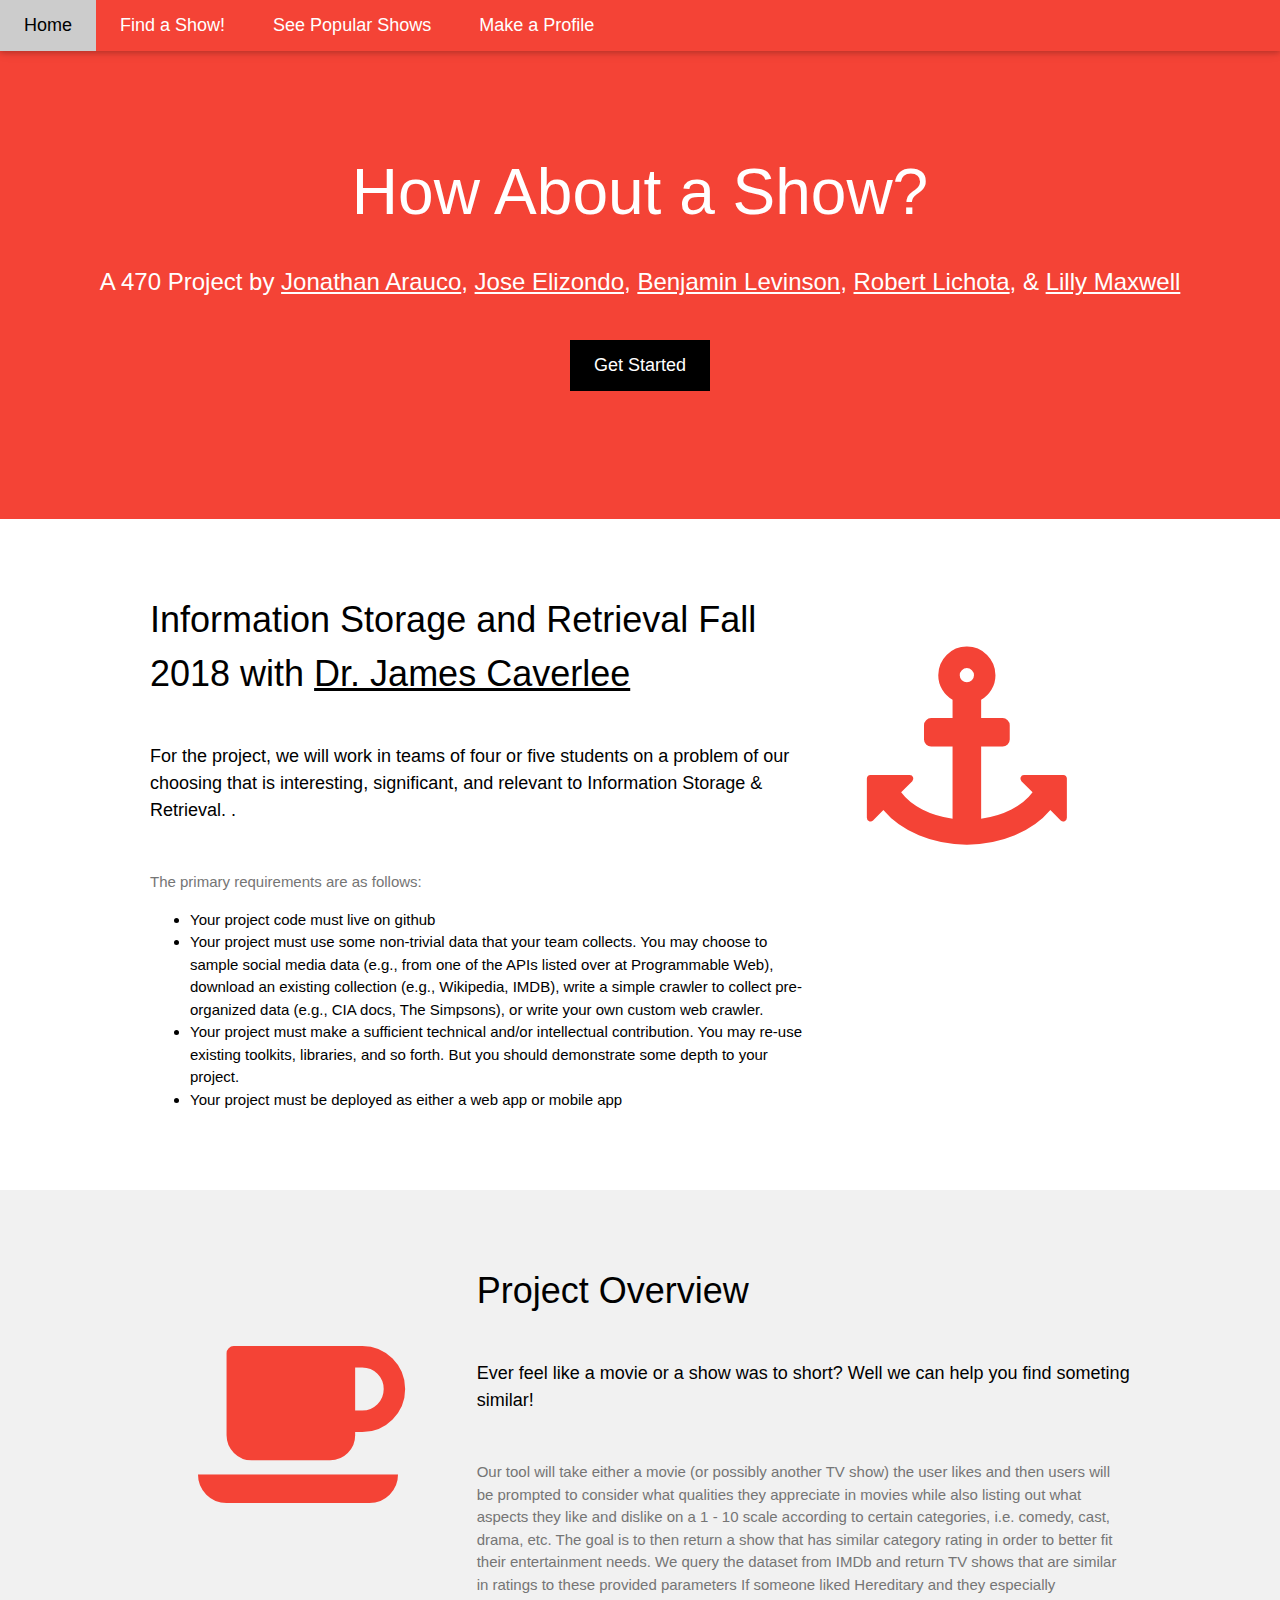
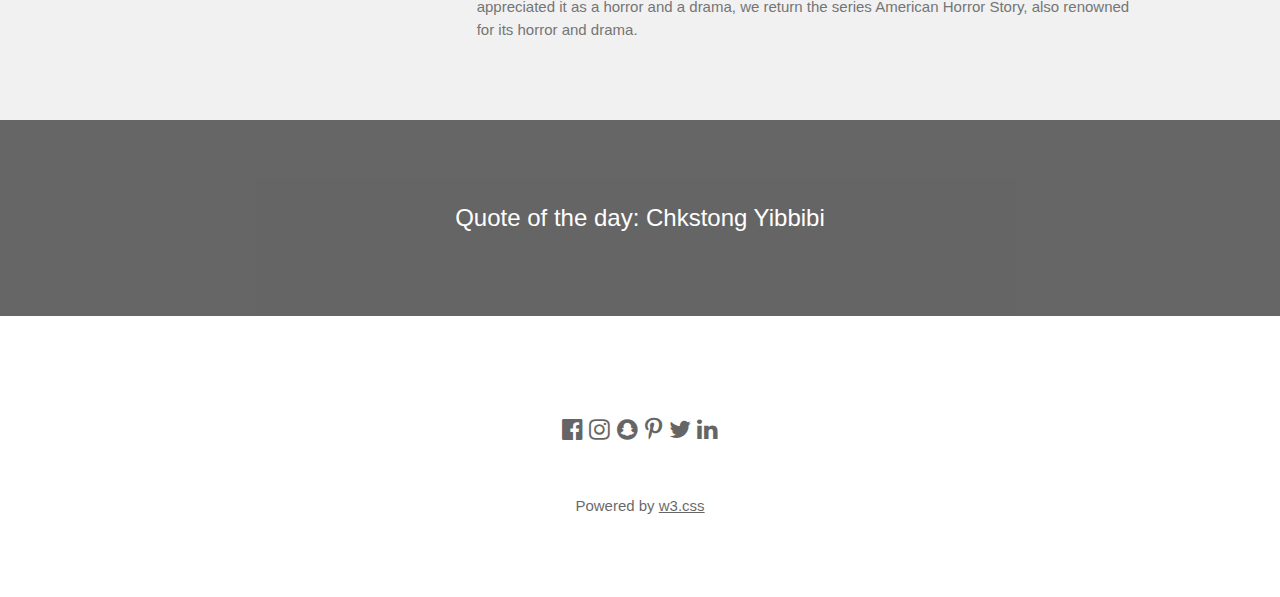
==== index.html @ 699368ad "Adding ability to pass user input" ====
<!DOCTYPE html>
<html lang="en">
<title>How About a Show</title>
<meta charset="UTF-8">
<meta name="viewport" content="width=device-width, initial-scale=1">
<link rel="stylesheet" href="https://www.w3schools.com/w3css/4/w3.css">
<link rel="stylesheet" href="https://fonts.googleapis.com/css?family=Lato">
<link rel="stylesheet" href="https://fonts.googleapis.com/css?family=Montserrat">
<link rel="stylesheet" href="https://cdnjs.cloudflare.com/ajax/libs/font-awesome/4.7.0/css/font-awesome.min.css">
<link rel="stylesheet" href="main.css">
<body>

<!-- Navbar -->
<div class="w3-top">
  <div class="w3-bar w3-red w3-card w3-left-align w3-large">
    <a class="w3-bar-item w3-button w3-hide-medium w3-hide-large w3-right w3-padding-large w3-hover-white w3-large w3-red" href="javascript:void(0);" onclick="myFunction()" title="Toggle Navigation Menu"><i class="fa fa-bars"></i></a>
    <a href="#" class="w3-bar-item w3-button w3-padding-large w3-light-gray">Home</a>
    <a href="rate.html" class="w3-bar-item w3-button w3-hide-small w3-padding-large w3-hover-white">Find a Show!</a>
    <a href="#" class="w3-bar-item w3-button w3-hide-small w3-padding-large w3-hover-white">See Popular Shows</a>
    <a href="#" class="w3-bar-item w3-button w3-hide-small w3-padding-large w3-hover-white">Make a Profile</a>
  </div>

  <!-- Navbar on small screens -->
  <div id="navDemo" class="w3-bar-block w3-white w3-hide w3-hide-large w3-hide-medium w3-large">
    <a href="rate.html" class="w3-bar-item w3-button w3-padding-large">Find a Show!</a>
    <a href="#" class="w3-bar-item w3-button w3-padding-large">See Popular Shows</a>
    <a href="#" class="w3-bar-item w3-button w3-padding-large">Make a Profile</a>
  </div>
</div>

<!-- Header -->
<header class="w3-container w3-red w3-center" style="padding:128px 16px">
  <h1 class="w3-margin w3-jumbo">How About a Show?</h1>
  <p class="w3-xlarge">A 470 Project by <a href="https://www.jonathanarauco.com">Jonathan Arauco</a>, <a href="http://people.tamu.edu/~joseelizondo033/">Jose Elizondo</a>, <a href="chkstongyibbibi.bandcamp.com">Benjamin Levinson</a>, <a href="http://people.tamu.edu/~rlichota/chkstong-yibbibi">Robert Lichota</a>, & <a href="http://people.tamu.edu/~lillymax1114/chkstong_yibbibi.html">Lilly Maxwell</a></p>
  <a href="rate.html"><button class="w3-button w3-black w3-padding-large w3-large w3-margin-top">Get Started</button></a>
</header>

<!-- First Grid -->
<div class="w3-row-padding w3-padding-64 w3-container">
  <div class="w3-content">
    <div class="w3-twothird">
      <h1>Information Storage and Retrieval Fall 2018 with <a href="http://faculty.cse.tamu.edu/caverlee/">Dr. James Caverlee</a></h1>
      <h5 class="w3-padding-32">For the project, we will work in teams of four or five students on a problem of our choosing that is interesting, significant, and relevant to Information Storage & Retrieval. .</h5>

      <p class="w3-text-grey">The primary requirements are as follows:
    	<ul>
  			<li>Your project code must live on github</li>
 			<li>Your project must use some non-trivial data that your team collects. You may choose to sample social media data (e.g., from one of the APIs listed over at Programmable Web), download an existing collection (e.g., Wikipedia, IMDB), write a simple crawler to collect pre-organized data (e.g., CIA docs, The Simpsons), or write your own custom web crawler.</li>
  			<li>Your project must make a sufficient technical and/or intellectual contribution. You may re-use existing toolkits, libraries, and so forth. But you should demonstrate some depth to your project.</li>
  			<li>Your project must be deployed as either a web app or mobile app</li>
		</ul>
	</p>
    </div>

    <div class="w3-third w3-center">
      <i class="fa fa-anchor w3-padding-64 w3-text-red" style="font-size: 200px"></i>
    </div>
  </div>
</div>

<!-- Second Grid -->
<div class="w3-row-padding w3-light-grey w3-padding-64 w3-container">
  <div class="w3-content">
    <div class="w3-third w3-center">
      <i class="fa fa-coffee w3-padding-64 w3-text-red w3-margin-right" style="font-size: 200px"></i>
    </div>

    <div class="w3-twothird">
      <h1>Project Overview</h1>
      <h5 class="w3-padding-32">Ever feel like a movie or a show was to short? Well we can help you find someting similar!
</h5>

      <p class="w3-text-grey">Our tool will take either a movie (or possibly another TV show) the user likes and then users will be prompted to consider what qualities they appreciate in movies while also listing out what aspects they like and dislike on a 1 - 10 scale according to certain categories, i.e. comedy, cast, drama, etc. The goal is to then return a show that has similar category rating in order to better fit their entertainment needs. We query the dataset from IMDb and return TV shows that are similar in ratings to these provided parameters
If someone liked Hereditary and they especially appreciated it as a horror and a drama, we return the series American Horror Story, also renowned for its horror and drama.
 </p>
    </div>
  </div>
</div>

<div class="w3-container w3-black w3-center w3-opacity w3-padding-64">
    <h1 class="w3-margin w3-xlarge">Quote of the day: Chkstong Yibbibi</h1>
</div>

<!-- Footer -->
<footer class="w3-container w3-padding-64 w3-center w3-opacity">  
  <div class="w3-xlarge w3-padding-32">
    <i class="fa fa-facebook-official w3-hover-opacity"></i>
    <i class="fa fa-instagram w3-hover-opacity"></i>
    <i class="fa fa-snapchat w3-hover-opacity"></i>
    <i class="fa fa-pinterest-p w3-hover-opacity"></i>
    <i class="fa fa-twitter w3-hover-opacity"></i>
    <i class="fa fa-linkedin w3-hover-opacity"></i>
 </div>
 <p>Powered by <a href="https://www.w3schools.com/w3css/default.asp" target="_blank">w3.css</a></p>
</footer>

<script>
// Used to toggle the menu on small screens when clicking on the menu button
function myFunction() {
    var x = document.getElementById("navDemo");
    if (x.className.indexOf("w3-show") == -1) {
        x.className += " w3-show";
    } else { 
        x.className = x.className.replace(" w3-show", "");
    }
}
</script>

</body>
</html>
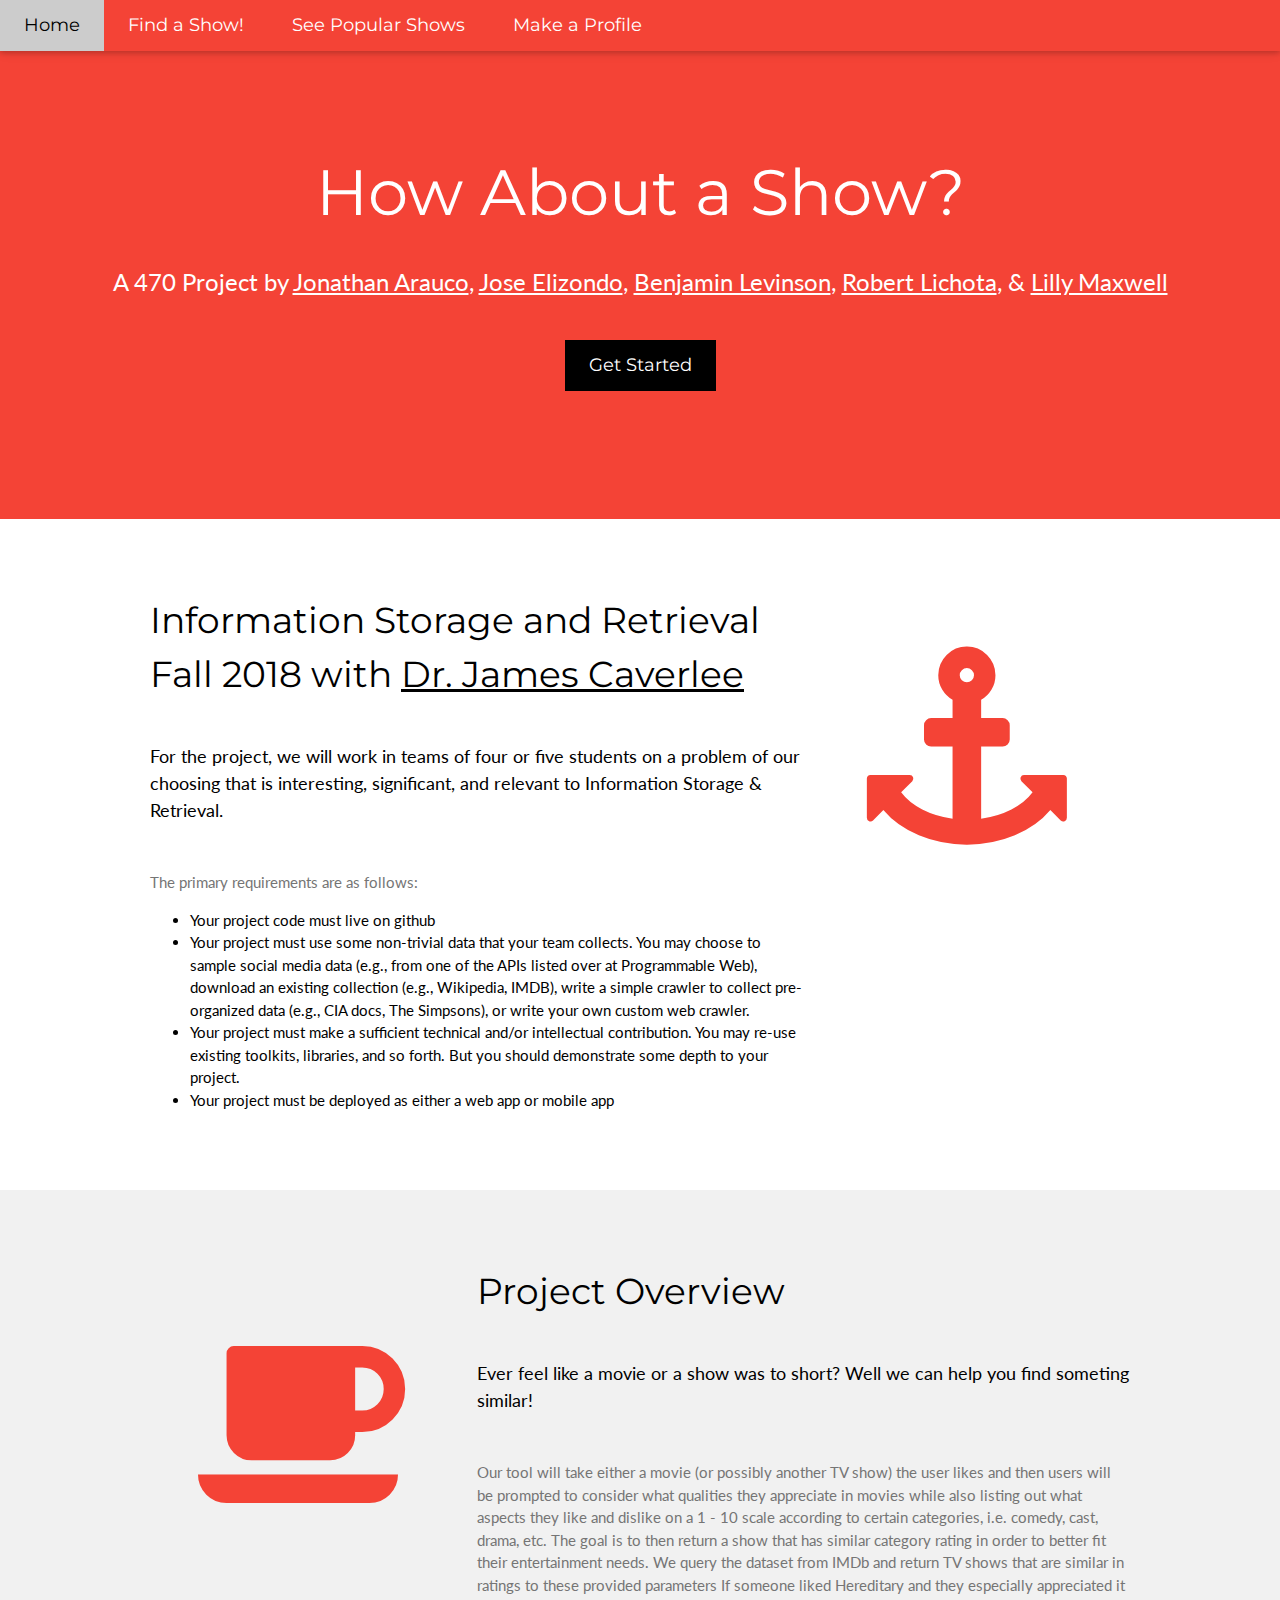
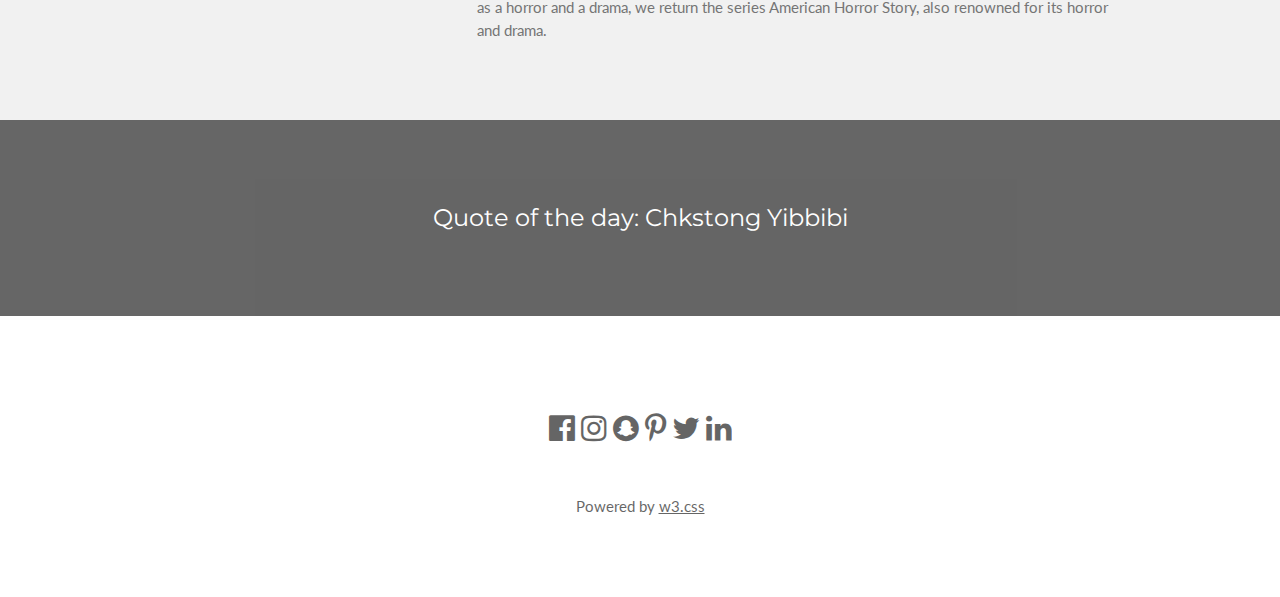
==== commit 5f411d24: "Deleted Extra period" ====
--- a/index.html
+++ b/index.html
@@ -40,7 +40,7 @@
   <div class="w3-content">
     <div class="w3-twothird">
       <h1>Information Storage and Retrieval Fall 2018 with <a href="http://faculty.cse.tamu.edu/caverlee/">Dr. James Caverlee</a></h1>
-      <h5 class="w3-padding-32">For the project, we will work in teams of four or five students on a problem of our choosing that is interesting, significant, and relevant to Information Storage & Retrieval. .</h5>
+      <h5 class="w3-padding-32">For the project, we will work in teams of four or five students on a problem of our choosing that is interesting, significant, and relevant to Information Storage & Retrieval.</h5>
 
       <p class="w3-text-grey">The primary requirements are as follows:
     	<ul>
--- a/main.css
+++ b/main.css
@@ -0,0 +1,15 @@
+body,h1,h2,h3,h4,h5,h6 {
+    font-family: "Lato", sans-serif
+}
+
+.w3-bar,h1,button {
+    font-family: "Montserrat", sans-serif
+}
+
+.fas{
+    font-size: 60px;
+}
+
+.fa {
+    font-size: 30px;
+}
